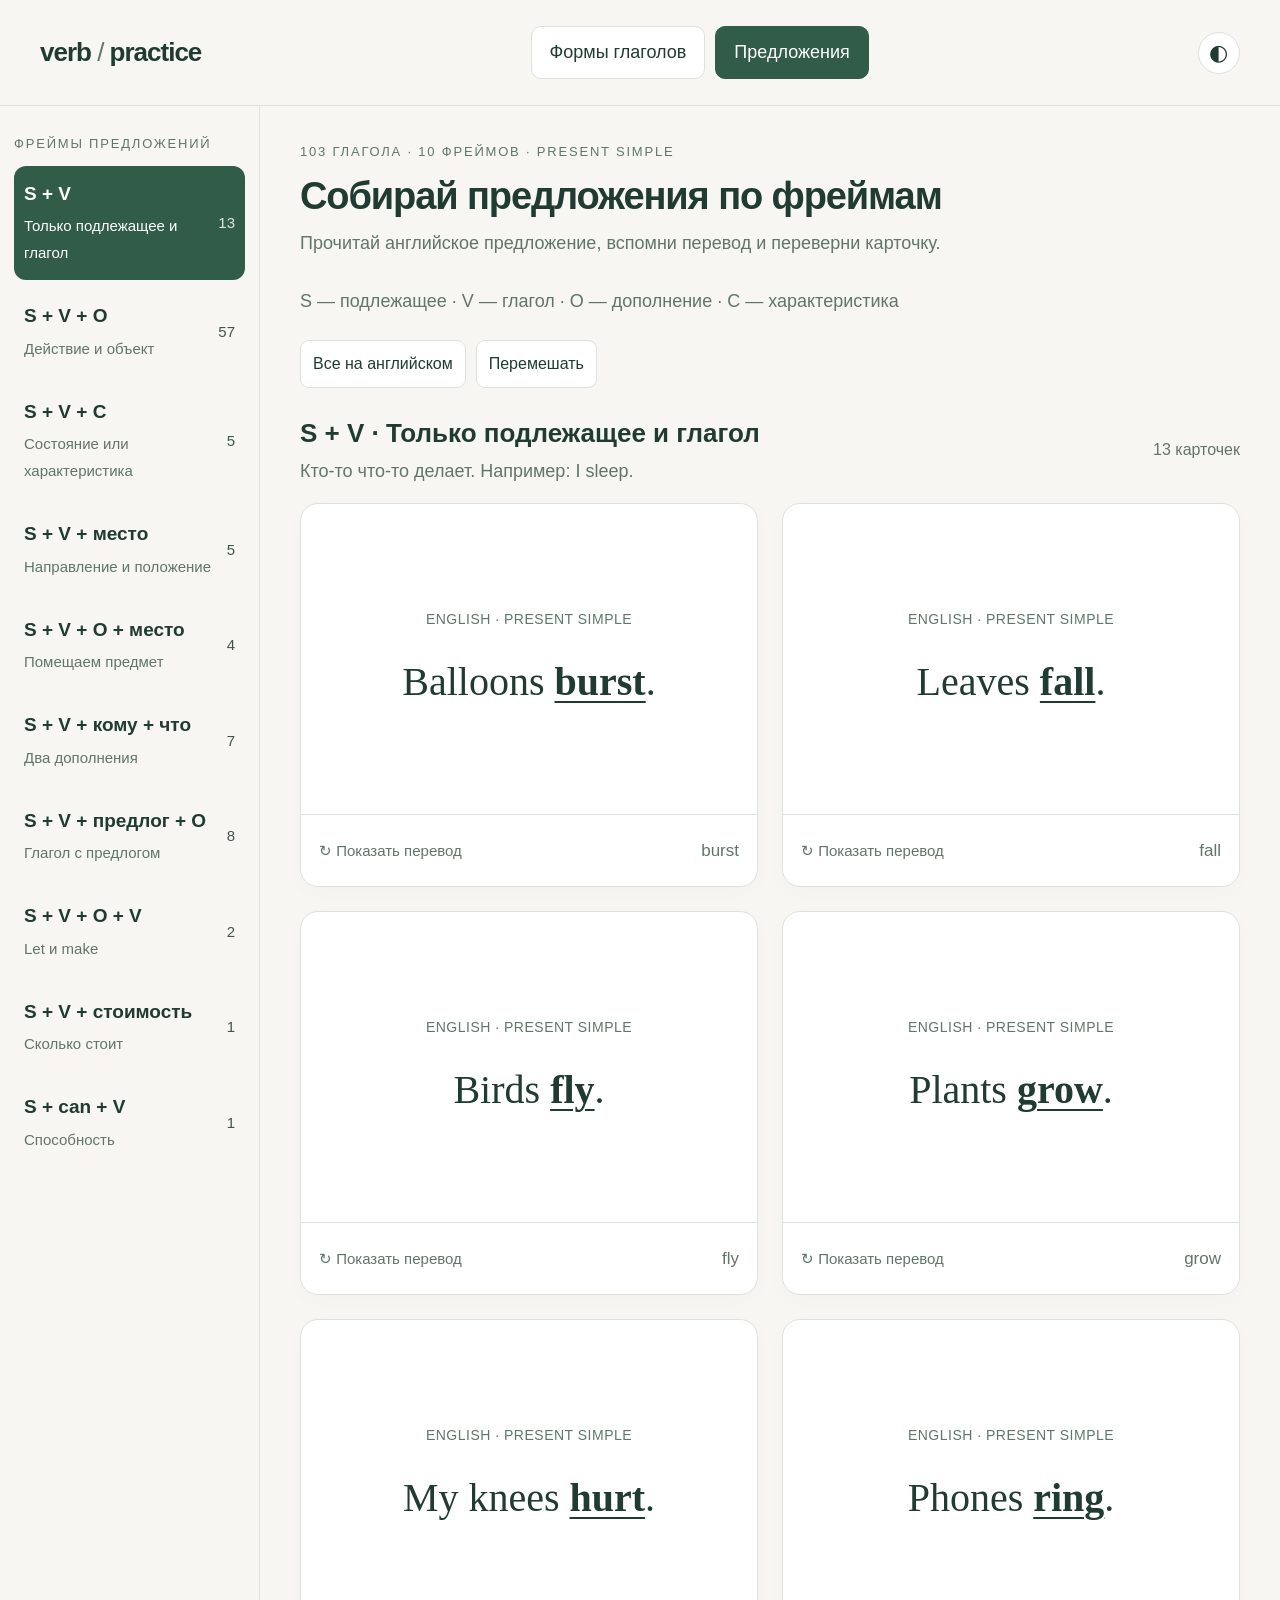
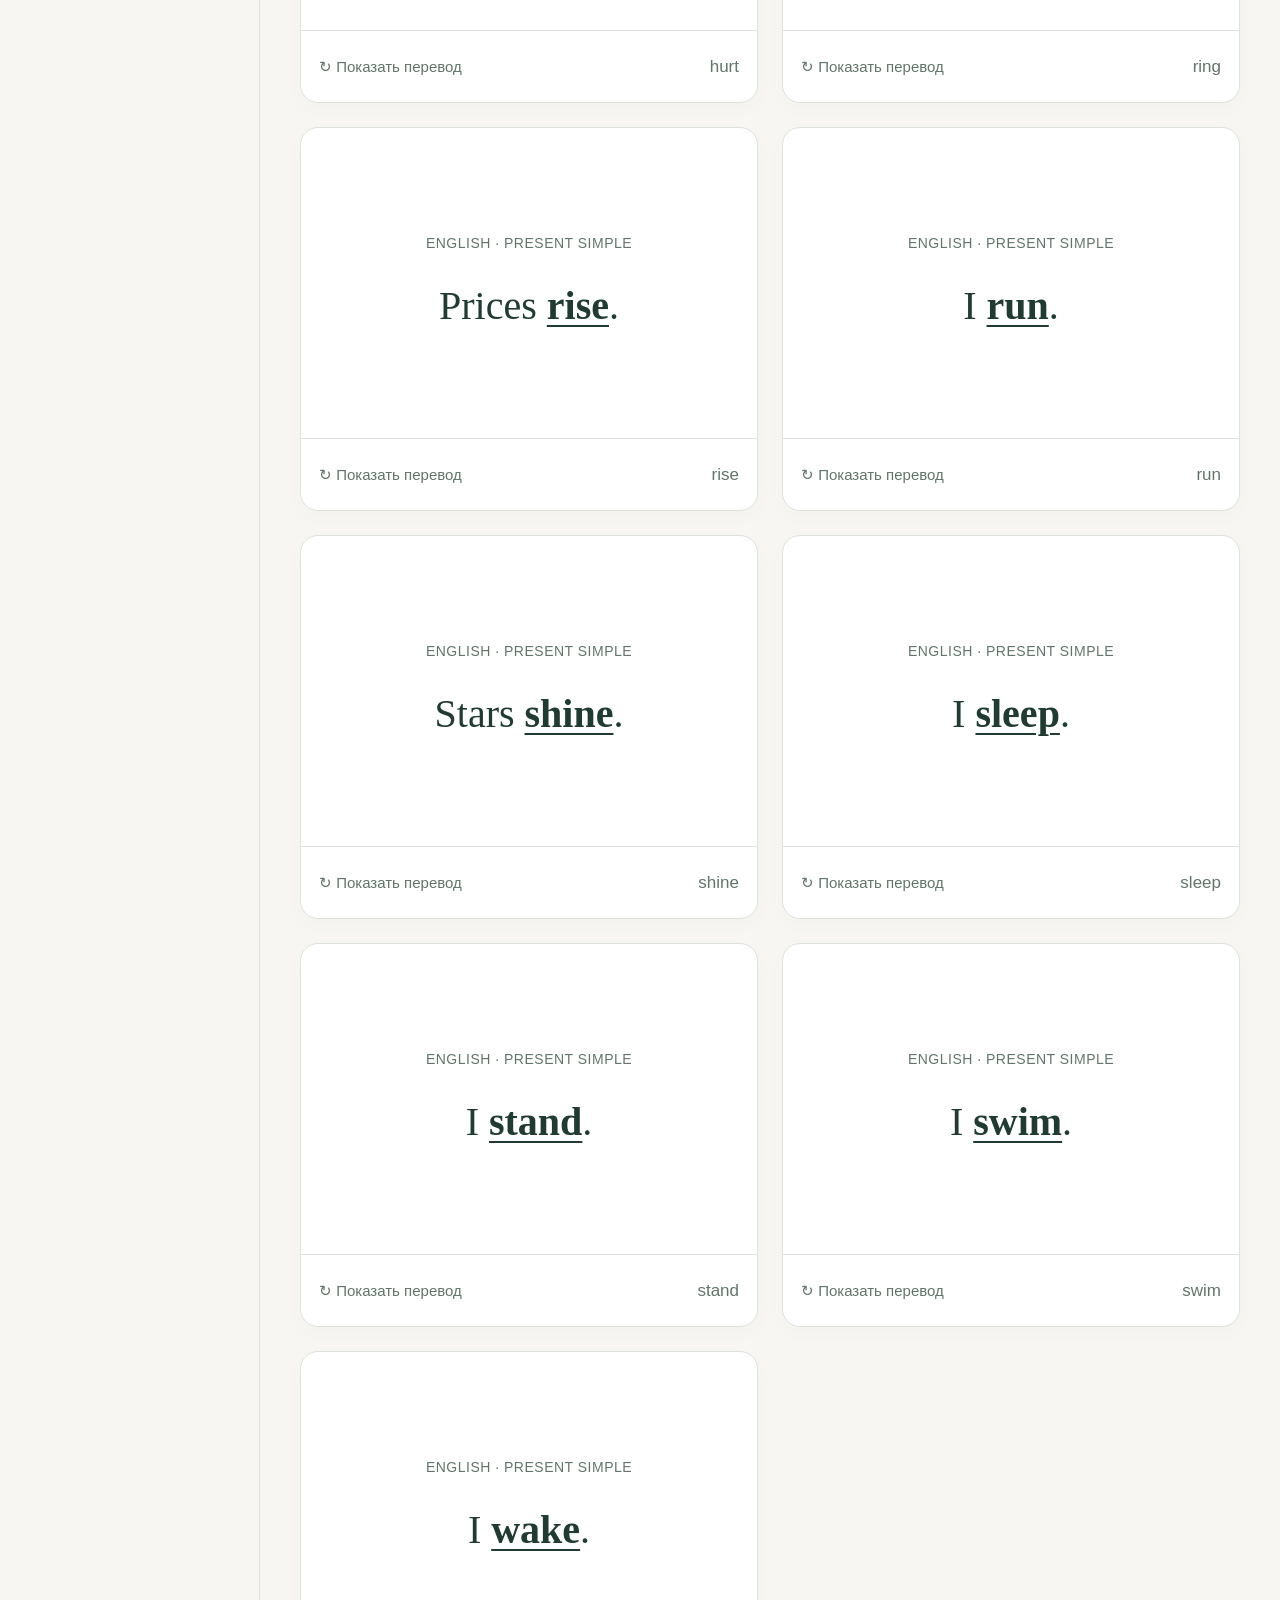
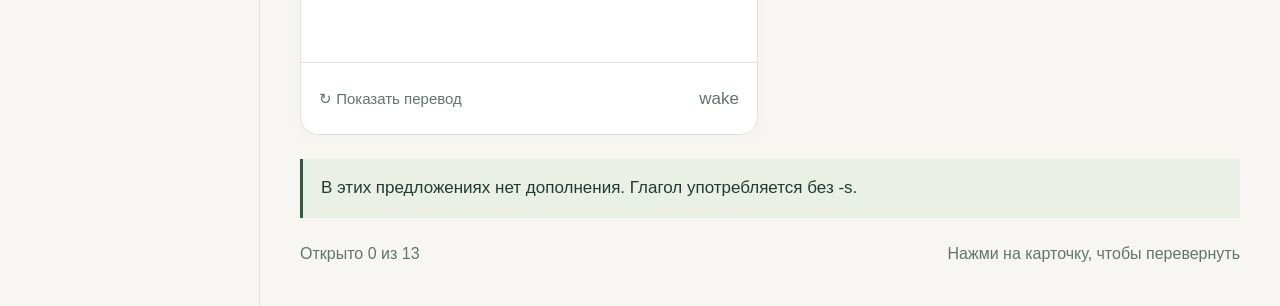
==== frames.html @ 586aa18f "Add 103 present-simple sentence flashcards grouped by grammatical frames" ====
<!doctype html>
<html lang="ru"><head><meta charset="utf-8"><meta name="viewport" content="width=device-width,initial-scale=1"><meta name="theme-color" content="#315c47"><meta name="description" content="103 английских предложения с неправильными глаголами в настоящем времени: карточки по фреймам с русским переводом."><title>Verb Practice — предложения по фреймам</title><link rel="icon" href="icon.svg" type="image/svg+xml"><link rel="stylesheet" href="styles.css?v=frames-20261104"><script src="frames-data.js?v=frames-20261104" defer></script><script src="frames-app.js?v=frames-20261104" defer></script></head>
<body class="frames-page"><a class="skip" href="#main">К карточкам</a><div class="app"><header class="header"><a class="brand" href="./">verb<span> / </span>practice</a><nav class="mode-nav" aria-label="Режим тренировки"><a href="./">Формы глаголов</a><a href="frames.html" aria-current="page">Предложения</a></nav><button class="icon-button" id="theme" aria-label="Переключить тему">◐</button></header><div class="layout"><aside class="sidebar"><p class="eyebrow">Фреймы предложений</p><nav id="groups" aria-label="Конструкции предложений"></nav></aside><main id="main"><p class="eyebrow">103 глагола · 10 фреймов · Present Simple</p><h1>Собирай предложения по фреймам</h1><p class="intro">Прочитай английское предложение, вспомни перевод и переверни карточку.</p><div class="frame-legend">S — подлежащее · V — глагол · O — дополнение · C — характеристика</div><div class="toolbar"><div class="tools"><button class="button" id="reset">Все на английском</button><button class="button" id="shuffle">Перемешать</button></div></div><div class="model-heading"><div><h2 id="family-title"></h2><p id="pattern"></p></div><span class="count" id="card-count"></span></div><div class="cards" id="cards" aria-label="Предложения и переводы"></div><div class="group-note" id="group-note"></div><footer class="footer"><span id="progress" role="status" aria-live="polite"></span><span>Нажми на карточку, чтобы перевернуть</span></footer></main></div></div>
<template id="sentence-template"><article class="verb-card sentence-card"><button class="face" type="button"><span class="english sentence-side"><span class="form-label">English · Present Simple</span><span class="sentence" lang="en"></span></span><span class="russian sentence-side" hidden><span class="form-label">Русский перевод</span><span class="sentence" lang="ru"></span></span></button><div class="card-footer"><span class="flip-hint">↻ Показать перевод</span><span class="verb-label" aria-label="Глагол"></span></div></article></template></body></html>
---- styles.css ----
:root{color-scheme:light;--paper:#f7f6f2;--panel:#fff;--ink:#203b31;--sub:#61756a;--line:#dce3da;--green:#315c47;--on:#fff;--soft:#eaf0e5;--focus:#a95d17;--shadow:0 6px 22px #203b3105}
:root[data-theme=dark]{color-scheme:dark;--paper:#171c1a;--panel:#212924;--ink:#e5eee7;--sub:#a5b8ab;--line:#3c4c41;--green:#a6d2b4;--on:#17251c;--soft:#2e3b30;--focus:#f1c37c;--shadow:none}
*{box-sizing:border-box}body{margin:0;background:var(--paper);color:var(--ink);font:15px/1.5 -apple-system,BlinkMacSystemFont,"Segoe UI",Arial,sans-serif}button,select{font:inherit}button{cursor:pointer;color:inherit}button:disabled{cursor:default;opacity:.6}button:focus-visible,a:focus-visible,select:focus-visible{outline:3px solid var(--focus);outline-offset:4px}button,select,a{-webkit-tap-highlight-color:transparent}[hidden]{display:none!important}.skip{position:absolute;top:-100px;left:12px;padding:12px;background:var(--panel);color:var(--ink);z-index:10}.skip:focus{top:12px}.app{max-width:1440px;margin:auto;min-height:100vh}.header{display:flex;align-items:center;justify-content:space-between;padding:26px 40px;border-bottom:1px solid var(--line);gap:16px;flex-wrap:wrap}.brand{font-size:26px;font-weight:700;letter-spacing:-1px;text-decoration:none;color:var(--ink)}.brand span{color:var(--sub);font-weight:400}.header-right{display:flex;align-items:center;gap:20px}.tag{font-size:12px;color:var(--sub);letter-spacing:.3px}.icon-button{border:1px solid var(--line);background:var(--panel);border-radius:50%;width:42px;height:42px;font-size:22px}.layout{display:grid;grid-template-columns:240px minmax(0,1fr)}.sidebar{padding:34px 20px;border-right:1px solid var(--line)}.eyebrow{font-size:11px;letter-spacing:1.8px;text-transform:uppercase;color:var(--sub);margin:0 0 12px}.group{display:flex;width:100%;align-items:center;justify-content:space-between;text-align:left;border:0;background:transparent;padding:15px 14px;border-radius:12px;margin:8px 0;gap:5px}.group strong{display:block;font-size:17px;margin-bottom:4px;font-weight:600}.group small{font-size:12px;color:var(--sub)}.group .n{font-size:12px;opacity:.85}.group[aria-pressed=true]{background:var(--green);color:var(--on)}.group[aria-pressed=true] small{color:var(--on)}.sidebar-note{margin:48px 14px 0;font-size:12px;line-height:1.8;color:var(--sub)}main{padding:36px 40px 40px;min-width:0}h1{font-size:clamp(26px,3.4vw,38px);line-height:1.2;letter-spacing:-1.1px;margin:8px 0 10px;font-weight:600}.intro{font-size:15px;color:var(--sub);margin:0 0 28px;line-height:1.6}.toolbar{display:flex;align-items:flex-end;justify-content:space-between;gap:12px;flex-wrap:wrap;margin:0 0 30px}.tools{display:flex;align-items:flex-end;gap:8px;flex-wrap:wrap}.field{display:flex;flex-direction:column;gap:7px;font-size:11px;color:var(--sub);max-width:100%}select,.button{background:var(--panel);color:var(--ink);border:1px solid var(--line);padding:11px 12px;border-radius:9px;font-size:12px;min-height:42px;max-width:100%}.field select{min-width:150px}.button:hover,.listen:hover,.text-button:hover{background:var(--soft)}.model-heading{display:flex;gap:10px;align-items:center;justify-content:space-between;margin-bottom:18px}h2{font-size:20px;margin:0;font-weight:600}.model-heading p{font-size:13px;color:var(--sub);margin:5px 0 0}.count{font-size:12px;white-space:nowrap;color:var(--sub)}.cards{display:grid;grid-template-columns:repeat(3,minmax(0,1fr));gap:16px;align-items:start}.verb-card{background:var(--panel);border:1px solid var(--line);border-radius:18px;overflow:hidden;box-shadow:var(--shadow);transition:background .15s ease}.verb-card.is-flipped{background:var(--soft)}.face{border:0;background:transparent;width:100%;padding:22px 16px;text-align:center;min-height:195px;display:flex;align-items:center;justify-content:center}.front{display:flex;flex-direction:column;align-items:center;gap:9px;width:100%}.form-label{font-size:10px;letter-spacing:.8px;color:var(--sub);text-transform:uppercase}.word{font-family:Georgia,"Times New Roman",serif;font-size:40px;line-height:1.15;overflow-wrap:anywhere}.translation{font-size:13px;color:var(--sub)}.phonetic{font-size:12px;color:var(--sub)}.phonetic:empty{display:none}.back{width:100%}.back-forms{display:grid;grid-template-columns:1fr 1fr;gap:12px;align-items:start}.form-column{min-width:0;display:flex;flex-direction:column;gap:12px}.form-column .word{font-size:30px}.past-audio-label,.part-audio-label{font-size:11px;color:var(--sub)}.past-audio-label:empty,.part-audio-label:empty{display:none}.card-footer{display:flex;justify-content:space-between;align-items:center;padding:8px 12px;border-top:1px solid var(--line);gap:4px;min-height:52px}.flip-hint{font-size:11px;color:var(--sub)}.listen{border:0;background:transparent;display:flex;align-items:center;gap:6px;padding:10px 6px;font-size:12px;border-radius:7px;white-space:nowrap}.listen.playing{background:var(--green);color:var(--on)}.details{padding:12px 15px;border-top:1px solid var(--line);font-size:12px;color:var(--sub);line-height:1.65}.details p{margin:0}.details p+p{margin-top:8px}.details p:empty{display:none}.variant{color:var(--ink)}.group-note{padding:15px 18px;margin-top:24px;border-left:3px solid var(--green);background:var(--soft);font-size:13px;line-height:1.7}.footer{display:flex;gap:12px;align-items:flex-start;justify-content:space-between;margin-top:24px;font-size:12px;color:var(--sub);flex-wrap:wrap}.audio-status{display:flex;gap:10px;align-items:center;flex-wrap:wrap}.text-button{color:var(--ink);border:0;background:transparent;text-decoration:underline;padding:4px}.empty{color:var(--sub)}
@media(min-width:1250px){.cards{grid-template-columns:repeat(4,minmax(0,1fr))}}
@media(max-width:1000px){.layout{grid-template-columns:205px minmax(0,1fr)}main{padding:28px}.header{padding:24px 28px}.cards{grid-template-columns:repeat(2,minmax(0,1fr))}.sidebar{padding:28px 14px}.toolbar{justify-content:flex-start}}
@media(max-width:680px){.layout{grid-template-columns:1fr}.sidebar{border-right:0;border-bottom:1px solid var(--line);padding:18px}.sidebar nav{display:grid;grid-template-columns:repeat(3,minmax(0,1fr));gap:6px}.group{margin:0;padding:11px 9px}.group strong{font-size:14px}.group small,.sidebar-note{display:none}.group .n{font-size:10px}.header{padding:18px 20px}.brand{font-size:23px}.tag{display:none}main{padding:24px 18px}.toolbar{gap:14px}.toolbar>.field{width:100%}.field select{font-size:16px;min-width:0}.tools{width:100%}.tools .field{flex:1}.button{padding:10px;font-size:12px}.face{padding:18px 10px;min-height:180px}.word{font-size:35px}.form-column .word{font-size:25px}.back-forms{gap:7px}.form-label{font-size:9px;letter-spacing:.4px}.cards{gap:10px}.card-footer{padding:6px 8px;flex-wrap:wrap}.listen{padding:8px 4px;min-height:40px}.model-heading{align-items:flex-start}.group-note{padding:12px 14px}.icon-button{height:40px;width:40px}}
@media(max-width:360px){.cards{grid-template-columns:1fr}.face{min-height:170px}.form-label{font-size:10px}}
@media(prefers-reduced-motion:reduce){*{transition:none!important;scroll-behavior:auto!important}}

.long-forms .back-forms{grid-template-columns:1fr;gap:18px}.long-forms .form-column{gap:6px}.long-forms .form-column .word{font-size:28px}.long-forms .face{min-height:210px}
@media(max-width:480px){.cards{grid-template-columns:1fr}.face{min-height:185px}.form-column .word{font-size:32px}.form-label{font-size:10px}.card-footer{flex-wrap:nowrap;padding:8px 14px}.long-forms .back-forms{grid-template-columns:1fr 1fr;gap:14px}.long-forms .form-column .word{font-size:27px}}

/* Larger learning cards and readable controls. */
body{font-size:18px}.app{max-width:1600px}.layout{grid-template-columns:260px minmax(0,1fr)}
.eyebrow{font-size:13px}.tag{font-size:14px}.intro{font-size:18px}.group strong{font-size:20px}.group small,.group .n,.sidebar-note{font-size:15px}
.field{font-size:15px}select,.button{font-size:16px;min-height:48px}.tools{gap:10px}.toolbar{gap:18px}h2{font-size:26px}.model-heading p{font-size:18px}.count{font-size:16px}
.cards{grid-template-columns:repeat(2,minmax(0,1fr));gap:24px}.face{min-height:300px;padding:30px 22px}.front{gap:16px}.word{font-size:64px}.translation{font-size:20px}.phonetic{font-size:18px}.form-label{font-size:14px;letter-spacing:.5px}.form-column .word{font-size:48px}.back-forms{gap:20px}.form-column{gap:16px}.past-audio-label,.part-audio-label{font-size:18px}
.card-footer{padding:12px 18px;min-height:72px;gap:12px;flex-wrap:wrap}.flip-hint{font-size:15px}.listen{font-size:17px;padding:12px 10px;min-height:48px}.details{font-size:17px;padding:18px 22px}.group-note{font-size:17px}.footer{font-size:16px}.text-button{font-size:16px;min-height:44px}
.long-forms .back-forms{grid-template-columns:1fr;gap:24px}.long-forms .form-column{gap:9px}.long-forms .form-column .word{font-size:46px}.long-forms .face{min-height:340px}
@media(max-width:1000px){.layout{grid-template-columns:210px minmax(0,1fr)}main{padding:28px 22px}.cards{grid-template-columns:1fr}.sidebar{padding:28px 12px}.group{padding:14px 10px}.group strong{font-size:18px}.group small{font-size:14px}}
@media(max-width:680px){.layout{grid-template-columns:1fr}.sidebar{padding:18px}.sidebar nav{grid-template-columns:repeat(2,minmax(0,1fr));gap:8px}.group strong{font-size:18px}.group .n{font-size:14px}.cards{grid-template-columns:1fr;gap:20px}main{padding:26px 18px}.face{min-height:290px;padding:28px 18px}.word{font-size:60px}.form-column .word{font-size:44px}.form-label{font-size:13px}.translation{font-size:20px}.card-footer{padding:12px 14px}.flip-hint{font-size:15px}.listen{font-size:17px}.long-forms .form-column .word{font-size:42px}.long-forms .face{min-height:340px}.details{padding:16px 18px}.tools .field{flex-basis:100%}.tools .button{flex:1}.count{white-space:normal;text-align:right}.model-heading{gap:16px}}
@media(max-width:360px){.word{font-size:54px}.form-column .word{font-size:38px}.long-forms .form-column .word{font-size:38px}.form-label{font-size:12px}.card-footer{gap:4px}.flip-hint{font-size:14px}.listen{font-size:16px}}

/* Large native HTML disclosure instead of the OS-sized select menu. */
.family-field{width:min(100%,560px)}.family-picker{width:100%;background:var(--panel);border:1px solid var(--line);border-radius:12px;overflow:hidden;color:var(--ink)}
.family-picker summary{display:flex;justify-content:space-between;align-items:center;gap:16px;list-style:none;padding:18px 22px;min-height:68px;font-size:24px;line-height:1.4;cursor:pointer;color:var(--ink)}
.family-picker summary::-webkit-details-marker{display:none}.family-picker summary:focus-visible{outline:3px solid var(--focus);outline-offset:-4px}
.family-picker[open] summary{border-bottom:1px solid var(--line)}.family-options{display:grid;padding:8px;gap:6px}
.family-option{display:flex;align-items:center;width:100%;text-align:left;font-size:24px;line-height:1.5;min-height:66px;padding:14px 18px;border:0;border-radius:8px;background:var(--panel);color:var(--ink);overflow-wrap:anywhere}
.family-option:hover{background:var(--soft)}.family-option[aria-pressed=true]{background:var(--green);color:var(--on)}
.field{font-size:18px}#speed{font-size:22px;min-height:62px}.toolbar{align-items:flex-start}.tools{padding-top:34px}
@media(max-width:680px){.family-field{width:100%}.family-picker summary,.family-option{font-size:23px}.family-picker summary{padding:16px}.family-option{padding:14px}.tools{padding-top:0}}

.mode-nav{display:flex;gap:10px;flex-wrap:wrap}.mode-nav a{padding:12px 18px;border-radius:10px;font-size:18px;color:var(--ink);text-decoration:none;border:1px solid var(--line);background:var(--panel)}.mode-nav a[aria-current=page]{background:var(--green);color:var(--on);border-color:var(--green)}
.frames-page .sidebar{padding:28px 14px}.frames-page .group strong{font-size:19px;overflow-wrap:anywhere}.frames-page .group small{font-size:15px}.frames-page .group{padding:14px 10px}.frames-page .tools{padding-top:0}.frame-legend{font-size:18px;line-height:1.7;color:var(--sub);margin-bottom:24px}.frames-page .toolbar{margin-bottom:26px}.sentence-card .face{min-height:310px;padding:30px 26px}.sentence-side{display:flex;flex-direction:column;align-items:center;gap:24px;width:100%}.sentence{font-family:Georgia,"Times New Roman",serif;font-size:40px;line-height:1.4;overflow-wrap:normal;word-break:normal}.sentence strong{font-weight:700;text-decoration:underline;text-decoration-thickness:2px;text-underline-offset:6px}.russian .sentence{font-size:34px}.verb-label{font-size:17px;color:var(--sub)}
@media(max-width:680px){.frames-page .sidebar nav{grid-template-columns:1fr 1fr}.frames-page .group strong{font-size:17px}.frames-page .group small{display:block;font-size:14px}.sentence-card .face{min-height:290px;padding:26px 18px}.sentence{font-size:36px}.russian .sentence{font-size:30px}.mode-nav{width:100%;order:3}.mode-nav a{flex:1;text-align:center;font-size:17px;padding:12px}.frame-legend{font-size:17px}}
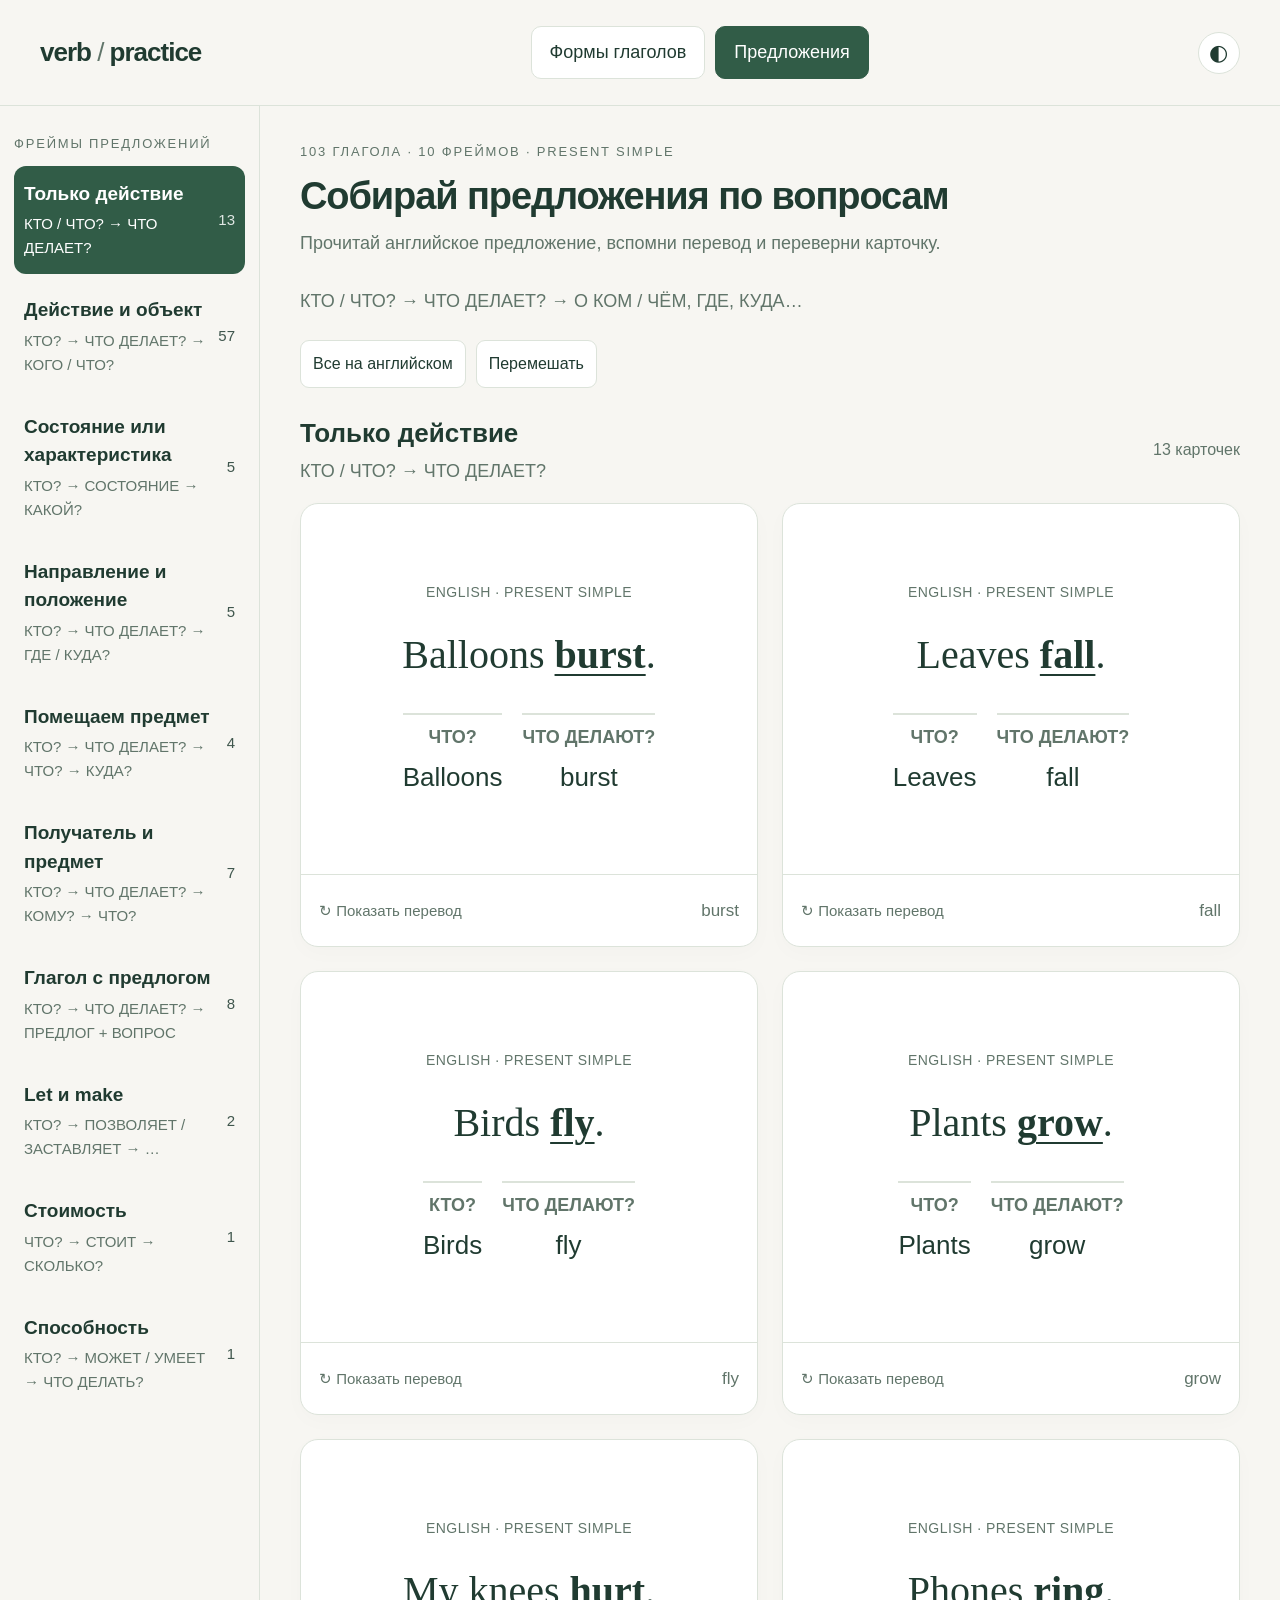
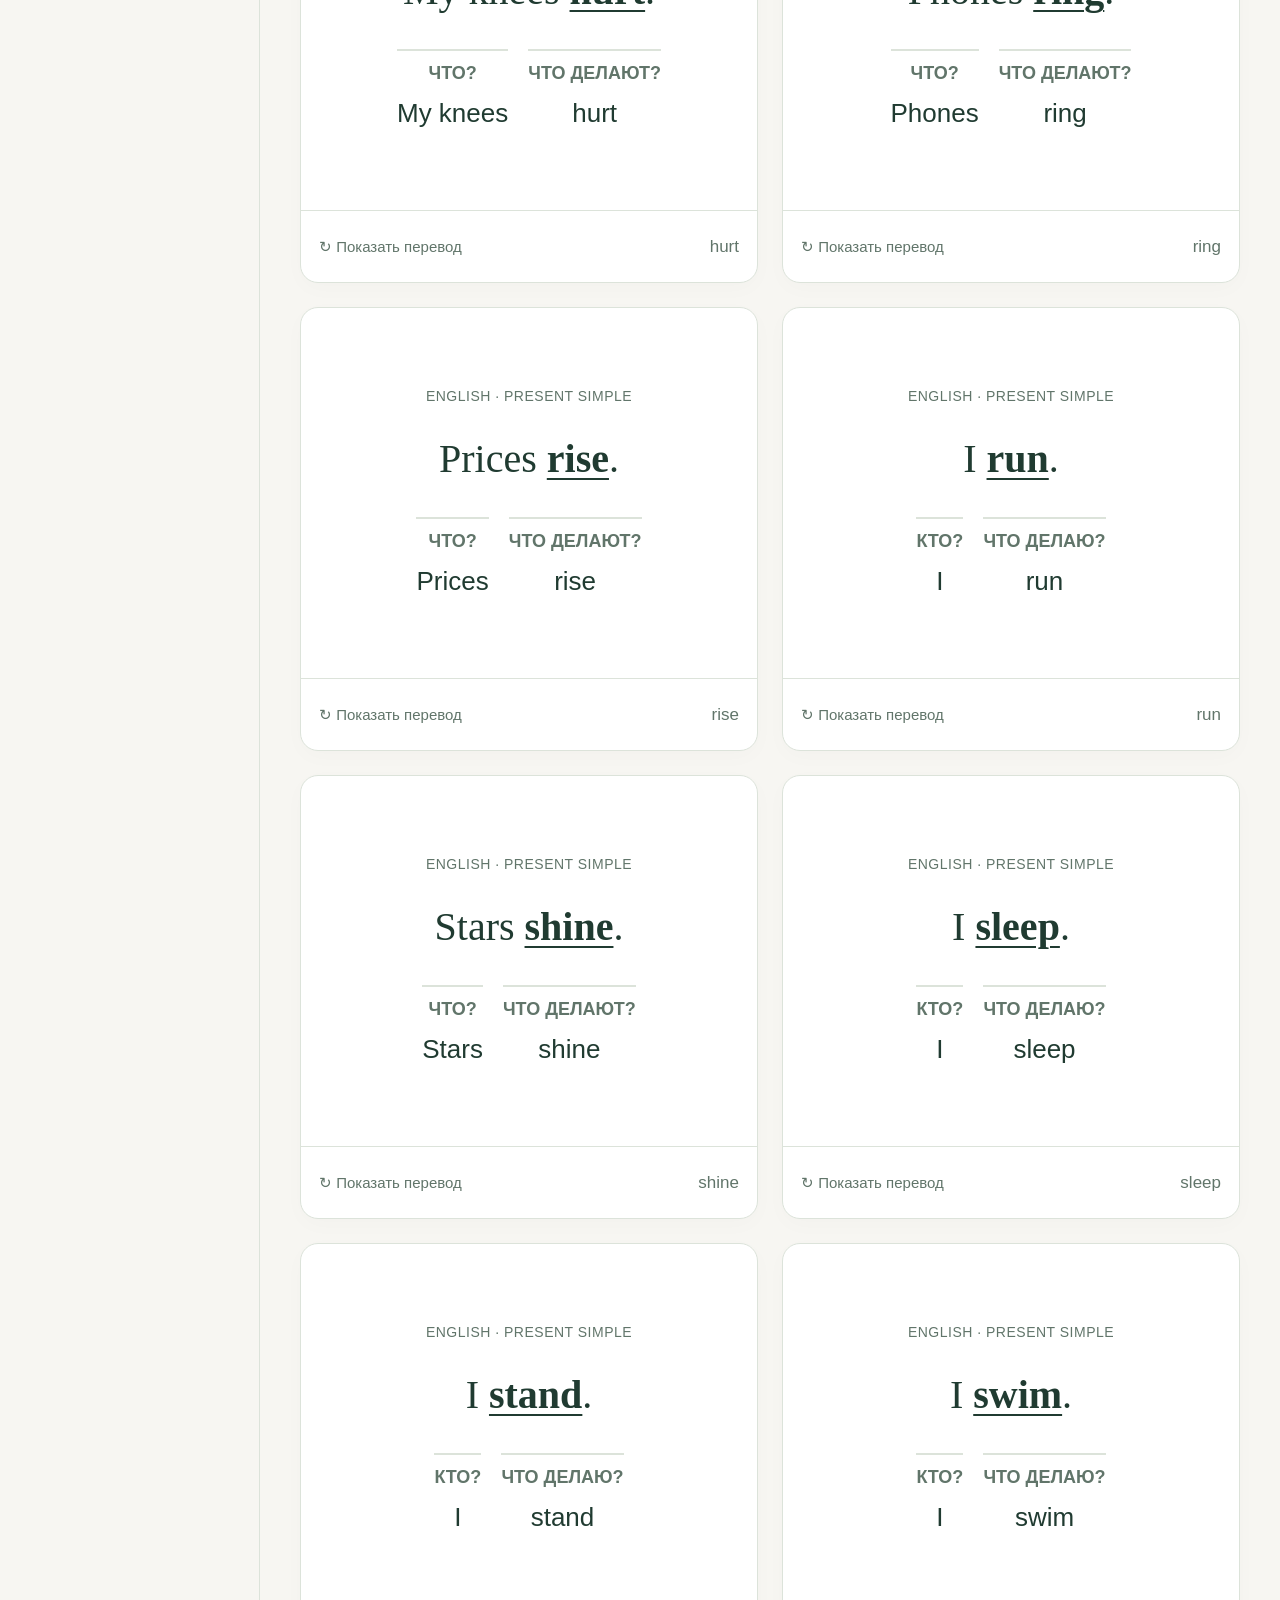
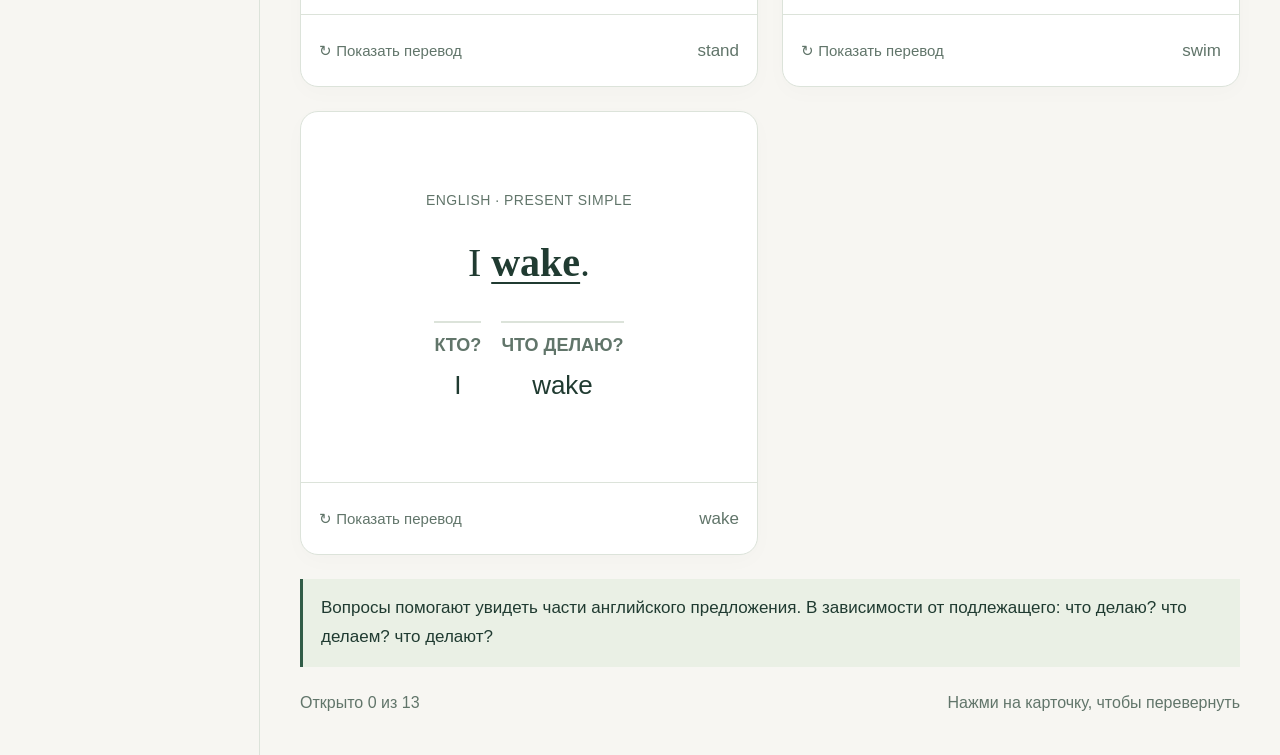
==== commit 551c6f3b: "Teach sentence frames through questions and annotate all 103 examples" ====
--- a/frames.html
+++ b/frames.html
@@ -1,4 +1,4 @@
 <!doctype html>
-<html lang="ru"><head><meta charset="utf-8"><meta name="viewport" content="width=device-width,initial-scale=1"><meta name="theme-color" content="#315c47"><meta name="description" content="103 английских предложения с неправильными глаголами в настоящем времени: карточки по фреймам с русским переводом."><title>Verb Practice — предложения по фреймам</title><link rel="icon" href="icon.svg" type="image/svg+xml"><link rel="stylesheet" href="styles.css?v=frames-20261104"><script src="frames-data.js?v=frames-20261104" defer></script><script src="frames-app.js?v=frames-20261104" defer></script></head>
-<body class="frames-page"><a class="skip" href="#main">К карточкам</a><div class="app"><header class="header"><a class="brand" href="./">verb<span> / </span>practice</a><nav class="mode-nav" aria-label="Режим тренировки"><a href="./">Формы глаголов</a><a href="frames.html" aria-current="page">Предложения</a></nav><button class="icon-button" id="theme" aria-label="Переключить тему">◐</button></header><div class="layout"><aside class="sidebar"><p class="eyebrow">Фреймы предложений</p><nav id="groups" aria-label="Конструкции предложений"></nav></aside><main id="main"><p class="eyebrow">103 глагола · 10 фреймов · Present Simple</p><h1>Собирай предложения по фреймам</h1><p class="intro">Прочитай английское предложение, вспомни перевод и переверни карточку.</p><div class="frame-legend">S — подлежащее · V — глагол · O — дополнение · C — характеристика</div><div class="toolbar"><div class="tools"><button class="button" id="reset">Все на английском</button><button class="button" id="shuffle">Перемешать</button></div></div><div class="model-heading"><div><h2 id="family-title"></h2><p id="pattern"></p></div><span class="count" id="card-count"></span></div><div class="cards" id="cards" aria-label="Предложения и переводы"></div><div class="group-note" id="group-note"></div><footer class="footer"><span id="progress" role="status" aria-live="polite"></span><span>Нажми на карточку, чтобы перевернуть</span></footer></main></div></div>
-<template id="sentence-template"><article class="verb-card sentence-card"><button class="face" type="button"><span class="english sentence-side"><span class="form-label">English · Present Simple</span><span class="sentence" lang="en"></span></span><span class="russian sentence-side" hidden><span class="form-label">Русский перевод</span><span class="sentence" lang="ru"></span></span></button><div class="card-footer"><span class="flip-hint">↻ Показать перевод</span><span class="verb-label" aria-label="Глагол"></span></div></article></template></body></html>
+<html lang="ru"><head><meta charset="utf-8"><meta name="viewport" content="width=device-width,initial-scale=1"><meta name="theme-color" content="#315c47"><meta name="description" content="103 английских предложения с неправильными глаголами в настоящем времени: карточки по фреймам с русским переводом."><title>Verb Practice — предложения по фреймам</title><link rel="icon" href="icon.svg" type="image/svg+xml"><link rel="stylesheet" href="styles.css?v=questions-20261105"><script src="frames-data.js?v=questions-20261105" defer></script><script src="frames-app.js?v=questions-20261105" defer></script></head>
+<body class="frames-page"><a class="skip" href="#main">К карточкам</a><div class="app"><header class="header"><a class="brand" href="./">verb<span> / </span>practice</a><nav class="mode-nav" aria-label="Режим тренировки"><a href="./">Формы глаголов</a><a href="frames.html" aria-current="page">Предложения</a></nav><button class="icon-button" id="theme" aria-label="Переключить тему">◐</button></header><div class="layout"><aside class="sidebar"><p class="eyebrow">Фреймы предложений</p><nav id="groups" aria-label="Конструкции предложений"></nav></aside><main id="main"><p class="eyebrow">103 глагола · 10 фреймов · Present Simple</p><h1>Собирай предложения по вопросам</h1><p class="intro">Прочитай английское предложение, вспомни перевод и переверни карточку.</p><div class="frame-legend">КТО / ЧТО? → ЧТО ДЕЛАЕТ? → О КОМ / ЧЁМ, ГДЕ, КУДА…</div><div class="toolbar"><div class="tools"><button class="button" id="reset">Все на английском</button><button class="button" id="shuffle">Перемешать</button></div></div><div class="model-heading"><div><h2 id="family-title"></h2><p id="pattern"></p></div><span class="count" id="card-count"></span></div><div class="cards" id="cards" aria-label="Предложения и переводы"></div><div class="group-note" id="group-note"></div><footer class="footer"><span id="progress" role="status" aria-live="polite"></span><span>Нажми на карточку, чтобы перевернуть</span></footer></main></div></div>
+<template id="sentence-template"><article class="verb-card sentence-card"><button class="face" type="button"><span class="english sentence-side"><span class="form-label">English · Present Simple</span><span class="sentence" lang="en"></span><span class="question-parts" aria-label="Вопросы к частям английского предложения"></span></span><span class="russian sentence-side" hidden><span class="form-label">Русский перевод</span><span class="sentence" lang="ru"></span></span></button><div class="card-footer"><span class="flip-hint">↻ Показать перевод</span><span class="verb-label" aria-label="Глагол"></span></div></article></template></body></html>
--- a/styles.css
+++ b/styles.css
@@ -34,3 +34,7 @@
 .mode-nav{display:flex;gap:10px;flex-wrap:wrap}.mode-nav a{padding:12px 18px;border-radius:10px;font-size:18px;color:var(--ink);text-decoration:none;border:1px solid var(--line);background:var(--panel)}.mode-nav a[aria-current=page]{background:var(--green);color:var(--on);border-color:var(--green)}
 .frames-page .sidebar{padding:28px 14px}.frames-page .group strong{font-size:19px;overflow-wrap:anywhere}.frames-page .group small{font-size:15px}.frames-page .group{padding:14px 10px}.frames-page .tools{padding-top:0}.frame-legend{font-size:18px;line-height:1.7;color:var(--sub);margin-bottom:24px}.frames-page .toolbar{margin-bottom:26px}.sentence-card .face{min-height:310px;padding:30px 26px}.sentence-side{display:flex;flex-direction:column;align-items:center;gap:24px;width:100%}.sentence{font-family:Georgia,"Times New Roman",serif;font-size:40px;line-height:1.4;overflow-wrap:normal;word-break:normal}.sentence strong{font-weight:700;text-decoration:underline;text-decoration-thickness:2px;text-underline-offset:6px}.russian .sentence{font-size:34px}.verb-label{font-size:17px;color:var(--sub)}
 @media(max-width:680px){.frames-page .sidebar nav{grid-template-columns:1fr 1fr}.frames-page .group strong{font-size:17px}.frames-page .group small{display:block;font-size:14px}.sentence-card .face{min-height:290px;padding:26px 18px}.sentence{font-size:36px}.russian .sentence{font-size:30px}.mode-nav{width:100%;order:3}.mode-nav a{flex:1;text-align:center;font-size:17px;padding:12px}.frame-legend{font-size:17px}}
+
+.question-parts{display:flex;flex-wrap:wrap;justify-content:center;gap:12px 20px;width:100%;margin-top:6px}.question-part{display:flex;flex-direction:column;align-items:center;gap:7px;max-width:100%;border-top:2px solid var(--line);padding-top:10px}.part-question{font-family:-apple-system,BlinkMacSystemFont,"Segoe UI",Arial,sans-serif;font-size:15px;font-weight:600;color:var(--sub);line-height:1.4}.part-text{font-size:22px;color:var(--ink);line-height:1.5;overflow-wrap:anywhere}.sentence-card .face{min-height:370px}.frames-page .group small{display:block;font-size:15px;line-height:1.6}.frames-page .group strong{font-size:19px}.frames-page .sidebar nav{grid-template-columns:1fr}
+@media(max-width:680px){.frames-page .sidebar nav{grid-template-columns:1fr 1fr}.frames-page .group strong{font-size:17px}.frames-page .group small{font-size:14px}.part-question{font-size:15px}.part-text{font-size:22px}.sentence-card .face{min-height:360px}}
+.part-question{font-size:18px}.part-text{font-size:26px}@media(max-width:680px){.part-question{font-size:17px}.part-text{font-size:24px}}
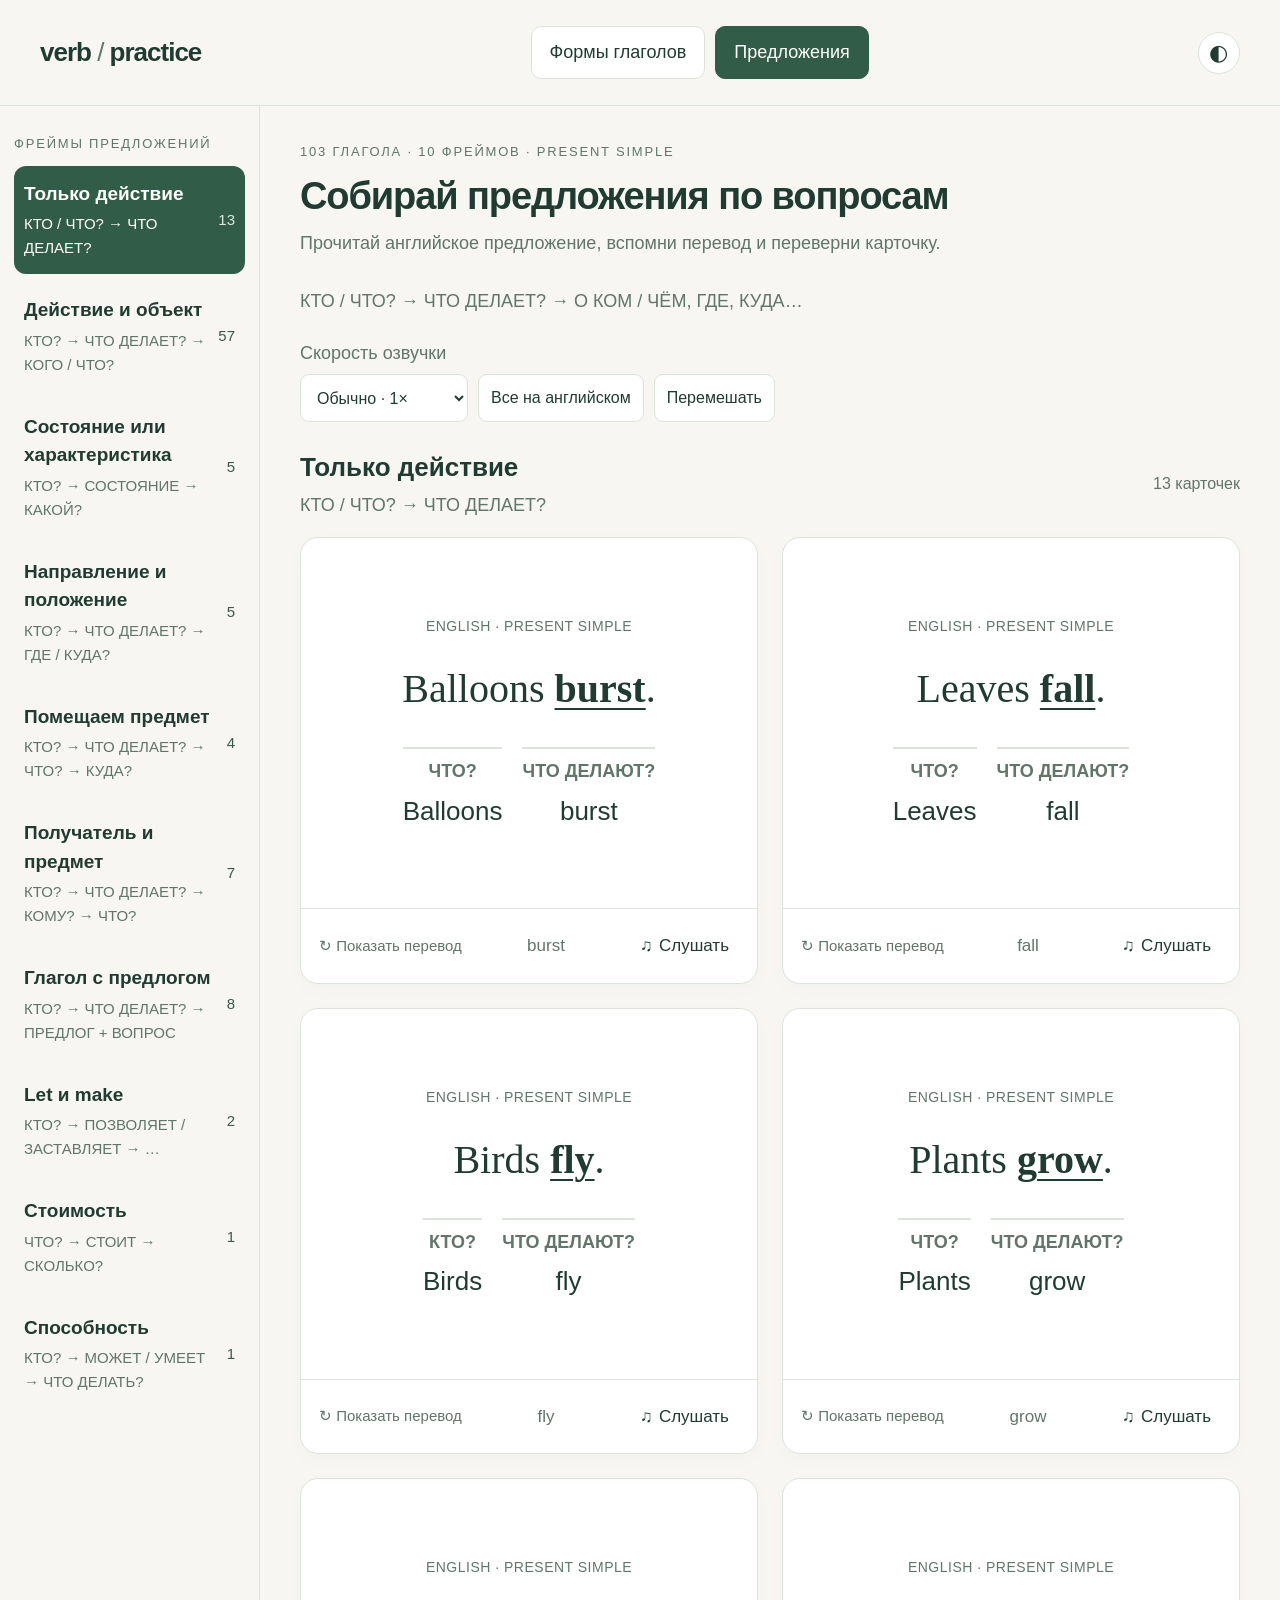
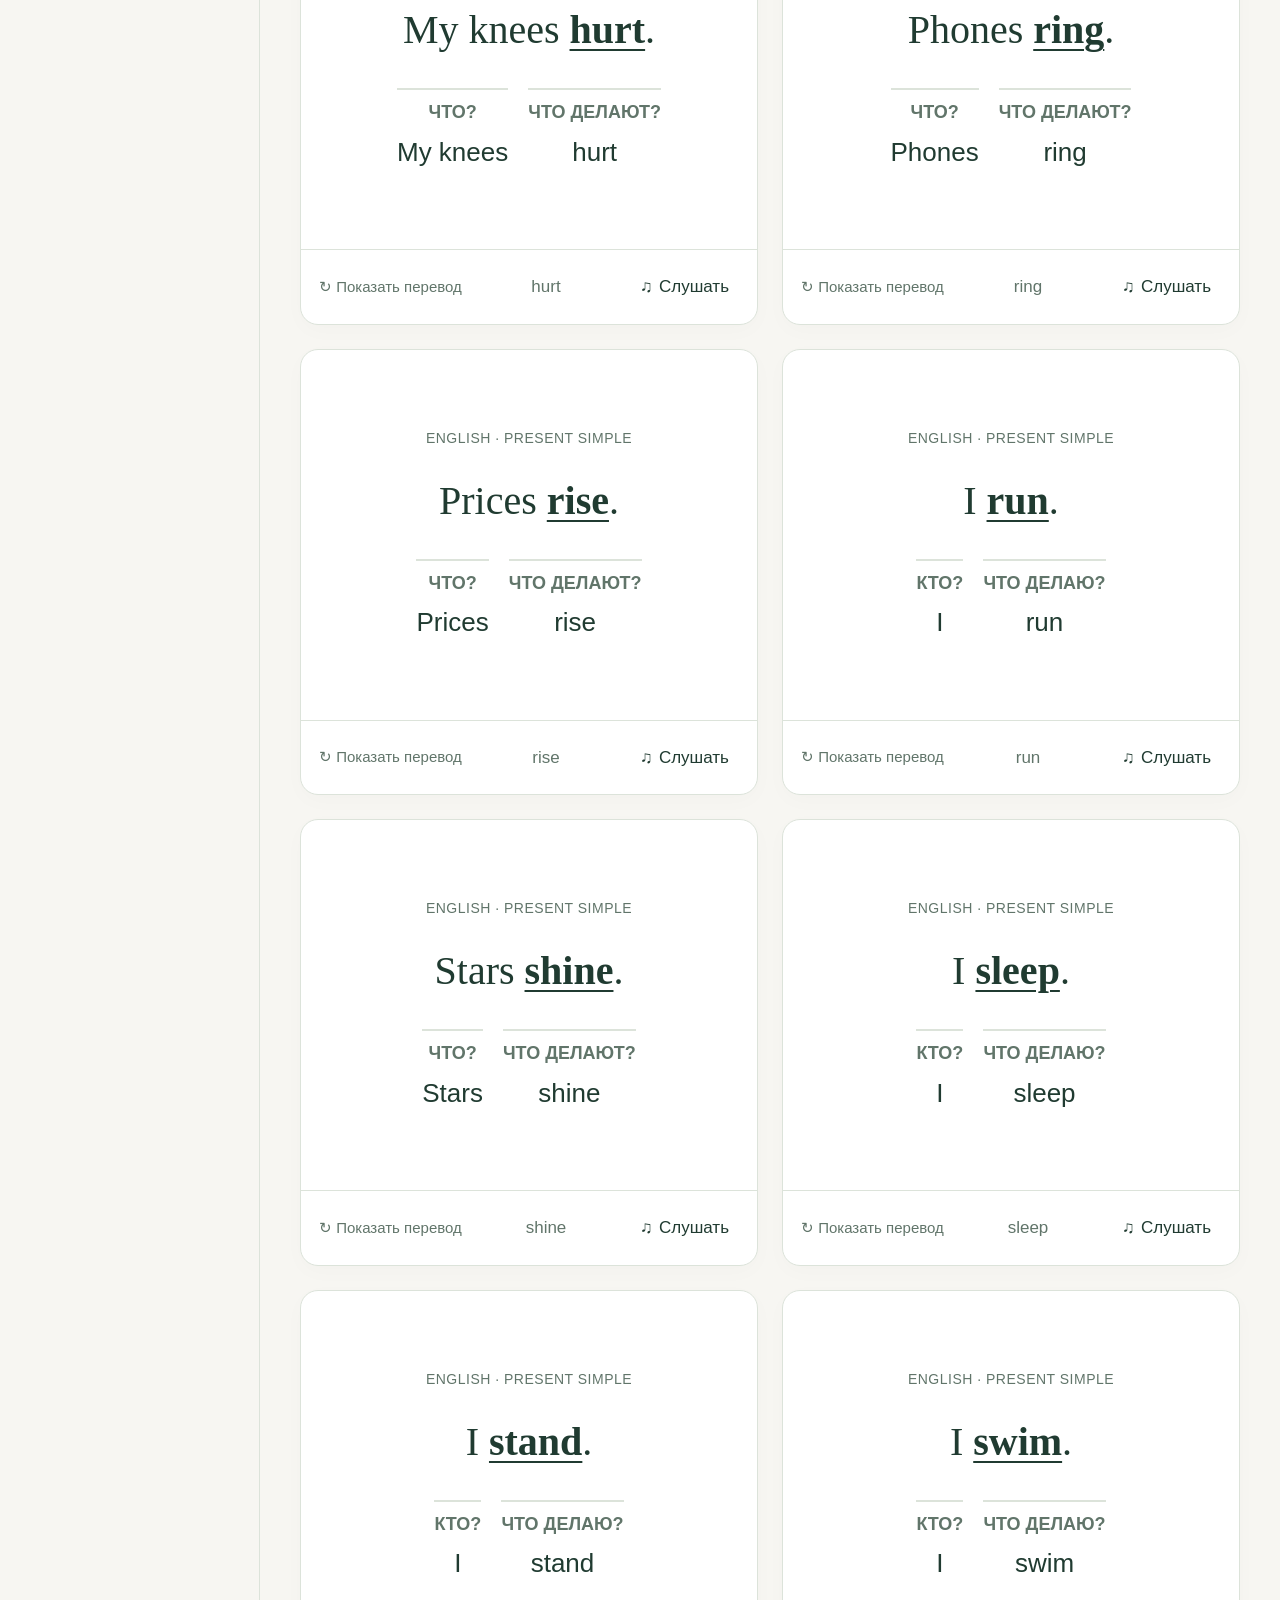
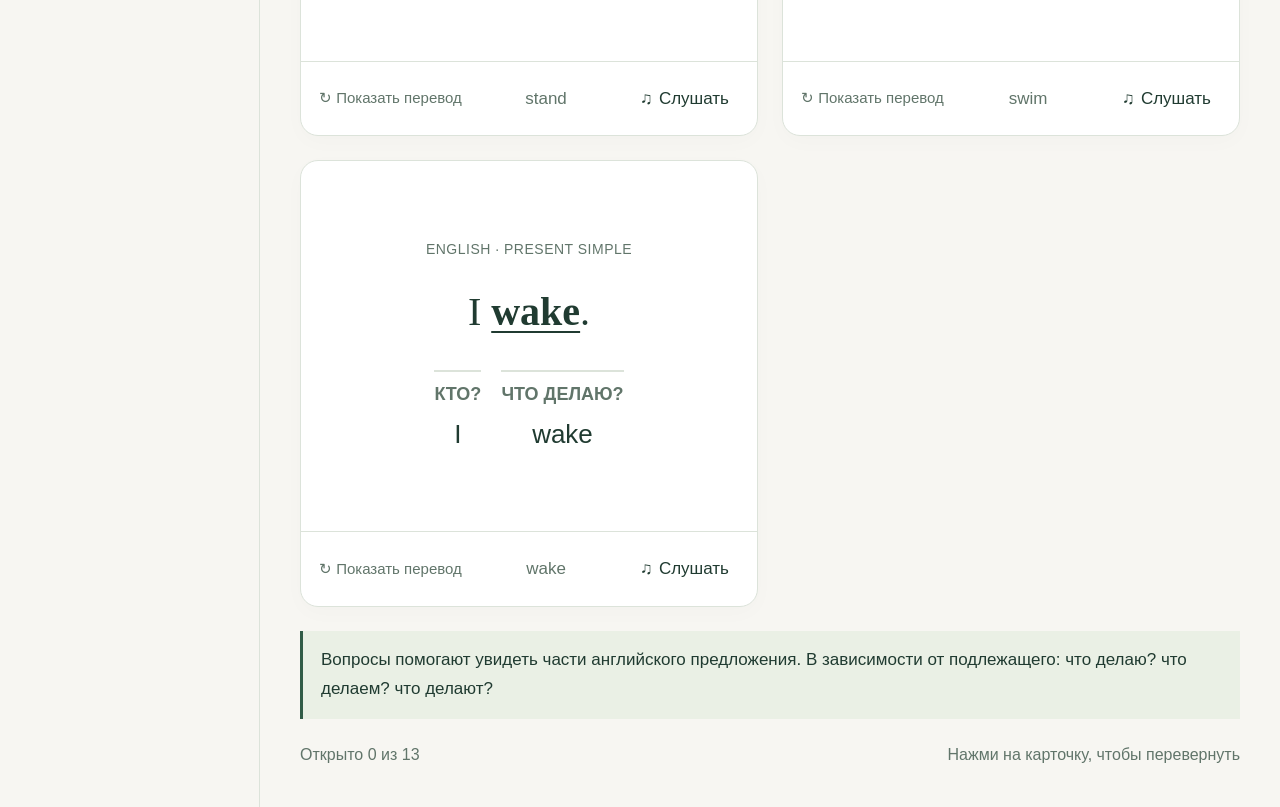
==== commit b8292c4f: "Add 103 recorded English sentences with playback speed and stop controls" ====
--- a/frames.html
+++ b/frames.html
@@ -1,4 +1,4 @@
 <!doctype html>
-<html lang="ru"><head><meta charset="utf-8"><meta name="viewport" content="width=device-width,initial-scale=1"><meta name="theme-color" content="#315c47"><meta name="description" content="103 английских предложения с неправильными глаголами в настоящем времени: карточки по фреймам с русским переводом."><title>Verb Practice — предложения по фреймам</title><link rel="icon" href="icon.svg" type="image/svg+xml"><link rel="stylesheet" href="styles.css?v=questions-20261105"><script src="frames-data.js?v=questions-20261105" defer></script><script src="frames-app.js?v=questions-20261105" defer></script></head>
-<body class="frames-page"><a class="skip" href="#main">К карточкам</a><div class="app"><header class="header"><a class="brand" href="./">verb<span> / </span>practice</a><nav class="mode-nav" aria-label="Режим тренировки"><a href="./">Формы глаголов</a><a href="frames.html" aria-current="page">Предложения</a></nav><button class="icon-button" id="theme" aria-label="Переключить тему">◐</button></header><div class="layout"><aside class="sidebar"><p class="eyebrow">Фреймы предложений</p><nav id="groups" aria-label="Конструкции предложений"></nav></aside><main id="main"><p class="eyebrow">103 глагола · 10 фреймов · Present Simple</p><h1>Собирай предложения по вопросам</h1><p class="intro">Прочитай английское предложение, вспомни перевод и переверни карточку.</p><div class="frame-legend">КТО / ЧТО? → ЧТО ДЕЛАЕТ? → О КОМ / ЧЁМ, ГДЕ, КУДА…</div><div class="toolbar"><div class="tools"><button class="button" id="reset">Все на английском</button><button class="button" id="shuffle">Перемешать</button></div></div><div class="model-heading"><div><h2 id="family-title"></h2><p id="pattern"></p></div><span class="count" id="card-count"></span></div><div class="cards" id="cards" aria-label="Предложения и переводы"></div><div class="group-note" id="group-note"></div><footer class="footer"><span id="progress" role="status" aria-live="polite"></span><span>Нажми на карточку, чтобы перевернуть</span></footer></main></div></div>
-<template id="sentence-template"><article class="verb-card sentence-card"><button class="face" type="button"><span class="english sentence-side"><span class="form-label">English · Present Simple</span><span class="sentence" lang="en"></span><span class="question-parts" aria-label="Вопросы к частям английского предложения"></span></span><span class="russian sentence-side" hidden><span class="form-label">Русский перевод</span><span class="sentence" lang="ru"></span></span></button><div class="card-footer"><span class="flip-hint">↻ Показать перевод</span><span class="verb-label" aria-label="Глагол"></span></div></article></template></body></html>
+<html lang="ru"><head><meta charset="utf-8"><meta name="viewport" content="width=device-width,initial-scale=1"><meta name="theme-color" content="#315c47"><meta name="description" content="103 английских предложения с неправильными глаголами в настоящем времени: карточки по фреймам с русским переводом."><title>Verb Practice — предложения по фреймам</title><link rel="icon" href="icon.svg" type="image/svg+xml"><link rel="stylesheet" href="styles.css?v=sentence-audio-20261105"><script src="frames-data.js?v=sentence-audio-20261105" defer></script><script src="frames-audio.js?v=sentence-audio-20261105" defer></script><script src="frames-app.js?v=sentence-audio-20261105" defer></script></head>
+<body class="frames-page"><a class="skip" href="#main">К карточкам</a><div class="app"><header class="header"><a class="brand" href="./">verb<span> / </span>practice</a><nav class="mode-nav" aria-label="Режим тренировки"><a href="./">Формы глаголов</a><a href="frames.html" aria-current="page">Предложения</a></nav><button class="icon-button" id="theme" aria-label="Переключить тему">◐</button></header><div class="layout"><aside class="sidebar"><p class="eyebrow">Фреймы предложений</p><nav id="groups" aria-label="Конструкции предложений"></nav></aside><main id="main"><p class="eyebrow">103 глагола · 10 фреймов · Present Simple</p><h1>Собирай предложения по вопросам</h1><p class="intro">Прочитай английское предложение, вспомни перевод и переверни карточку.</p><div class="frame-legend">КТО / ЧТО? → ЧТО ДЕЛАЕТ? → О КОМ / ЧЁМ, ГДЕ, КУДА…</div><div class="toolbar"><div class="tools"><label class="field">Скорость озвучки<select id="sentence-speed"><option value="0.8">Медленно · 0,8×</option><option value="1" selected>Обычно · 1×</option></select></label><button class="button" id="reset">Все на английском</button><button class="button" id="shuffle">Перемешать</button></div></div><div class="model-heading"><div><h2 id="family-title"></h2><p id="pattern"></p></div><span class="count" id="card-count"></span></div><div class="cards" id="cards" aria-label="Предложения и переводы"></div><div class="group-note" id="group-note"></div><footer class="footer"><span id="progress" role="status" aria-live="polite"></span><div class="audio-status"><span id="audio-status" role="status" aria-live="polite">Нажми на карточку, чтобы перевернуть</span><button class="text-button" id="sentence-stop" hidden>Остановить звук</button></div></footer></main></div></div>
+<template id="sentence-template"><article class="verb-card sentence-card"><button class="face" type="button"><span class="english sentence-side"><span class="form-label">English · Present Simple</span><span class="sentence" lang="en"></span><span class="question-parts" aria-label="Вопросы к частям английского предложения"></span></span><span class="russian sentence-side" hidden><span class="form-label">Русский перевод</span><span class="sentence" lang="ru"></span></span></button><div class="card-footer"><span class="flip-hint">↻ Показать перевод</span><span class="verb-label" aria-label="Глагол"></span><button type="button" class="listen sentence-listen"><span aria-hidden="true">♫</span> Слушать</button></div></article></template></body></html>
